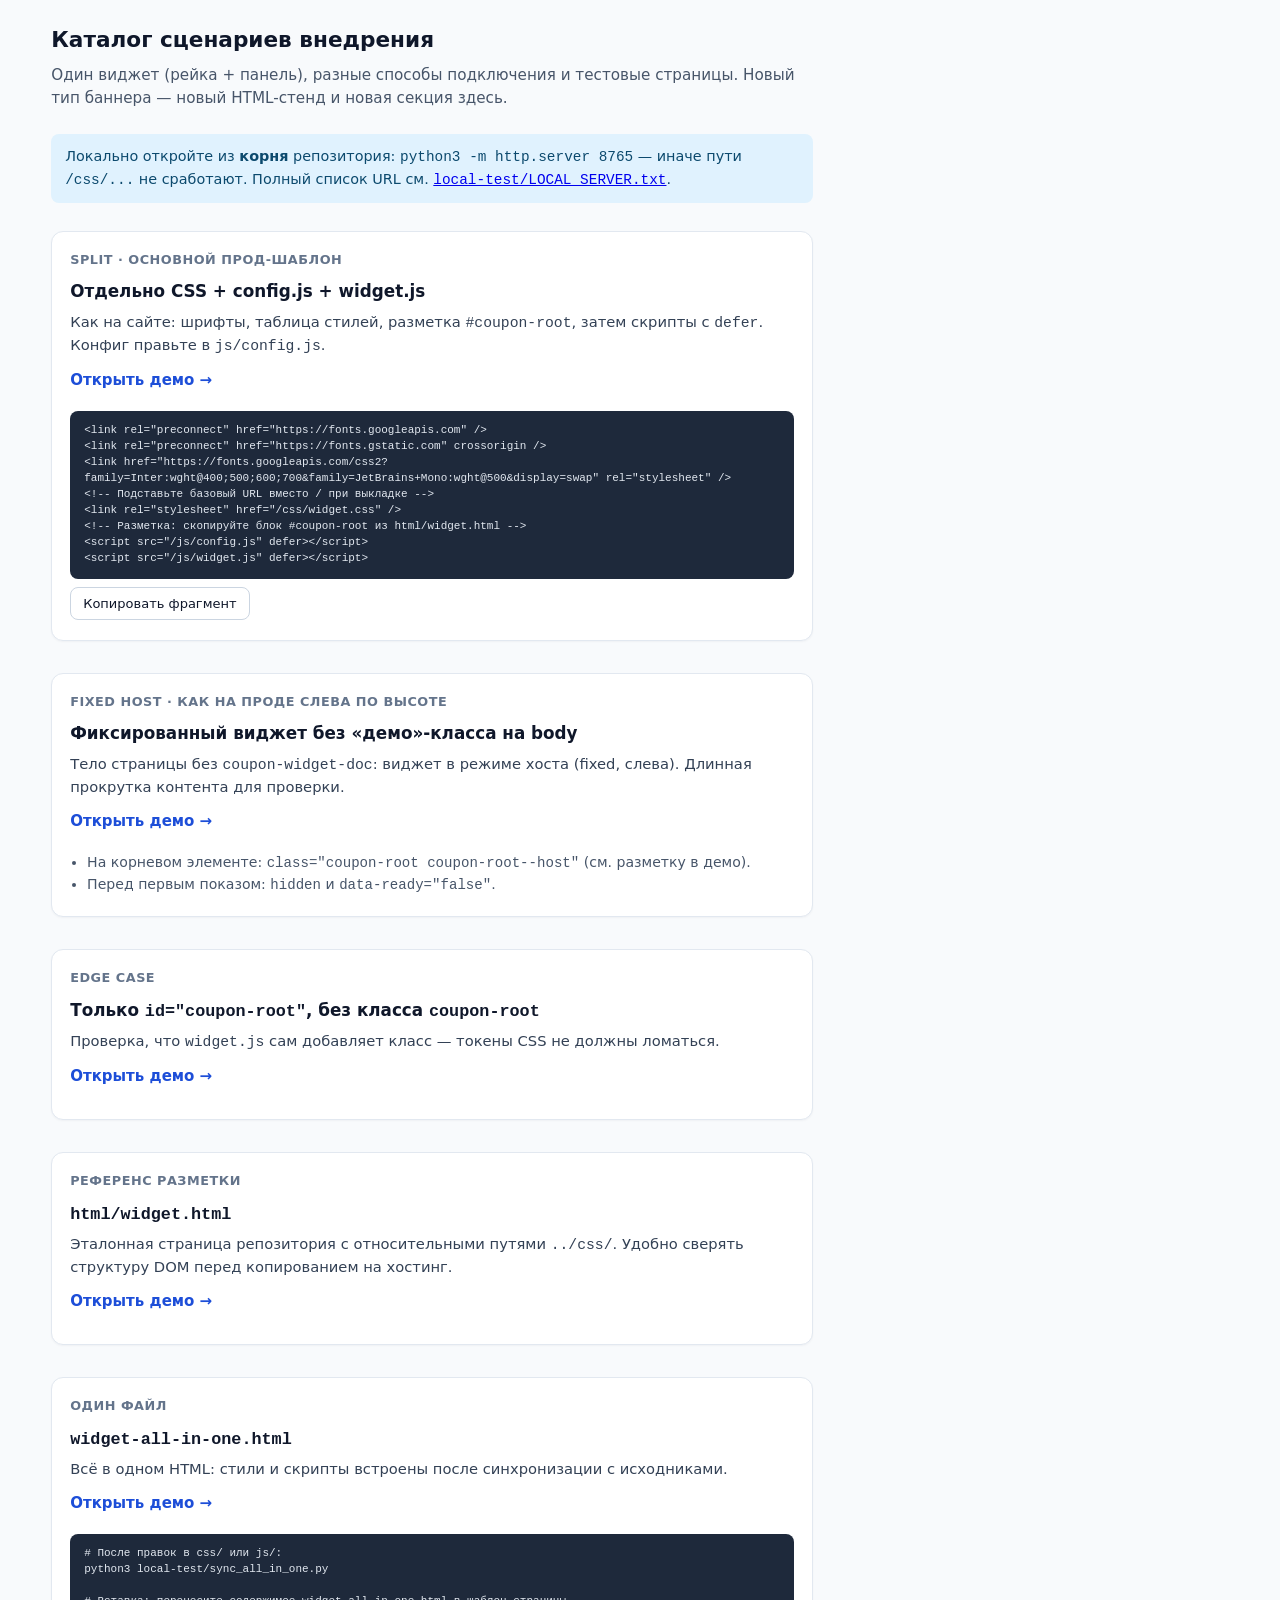
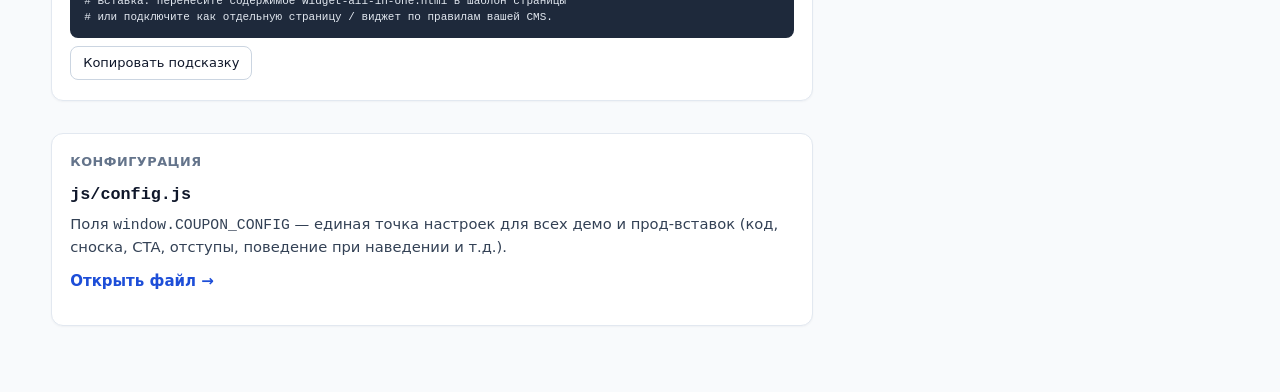
==== gallery/index.html @ 59e37de2 "Initial commit: coupon popup widget, gallery catalog, local-test demos Made-with: Cursor" ====
<!DOCTYPE html>
<html lang="ru">
  <head>
    <meta charset="utf-8" />
    <meta name="viewport" content="width=device-width, initial-scale=1" />
    <title>Виджет промокода — каталог сценариев</title>
    <style>
      *,
      *::before,
      *::after {
        box-sizing: border-box;
      }
      body {
        margin: 0;
        padding: 24px max(20px, 4vw) 48px;
        font: 15px/1.5 system-ui, -apple-system, "Segoe UI", Roboto, sans-serif;
        color: #0f172a;
        background: #f8fafc;
        max-width: 54rem;
      }
      h1 {
        margin: 0 0 8px;
        font-size: 1.35rem;
        font-weight: 700;
      }
      .lead {
        margin: 0 0 24px;
        color: #475569;
        font-size: 0.95rem;
      }
      .note {
        background: #e0f2fe;
        color: #0c4a6e;
        padding: 12px 14px;
        border-radius: 8px;
        font-size: 0.9rem;
        margin-bottom: 28px;
      }
      section {
        margin-bottom: 32px;
        padding: 18px 18px 20px;
        background: #fff;
        border: 1px solid #e2e8f0;
        border-radius: 12px;
        box-shadow: 0 1px 2px rgba(15, 23, 42, 0.04);
      }
      section h2 {
        margin: 0 0 6px;
        font-size: 1.05rem;
        font-weight: 650;
      }
      .meta {
        margin: 0 0 10px;
        font-size: 0.8rem;
        text-transform: uppercase;
        letter-spacing: 0.04em;
        color: #64748b;
        font-weight: 600;
      }
      p.desc {
        margin: 0 0 12px;
        color: #334155;
        font-size: 0.92rem;
      }
      .open {
        display: inline-block;
        margin-bottom: 12px;
        font-weight: 600;
        color: #1d4ed8;
        text-decoration: none;
      }
      .open:hover {
        text-decoration: underline;
      }
      .snippet-wrap {
        position: relative;
        margin-top: 8px;
      }
      pre {
        margin: 0;
        padding: 12px 14px;
        background: #1e293b;
        color: #e2e8f0;
        border-radius: 8px;
        font-size: 11px;
        line-height: 1.45;
        overflow: auto;
        white-space: pre-wrap;
        word-break: break-word;
      }
      .copy-row {
        margin-top: 8px;
        display: flex;
        gap: 8px;
        align-items: center;
      }
      button.copy {
        font: inherit;
        font-size: 13px;
        padding: 6px 12px;
        border-radius: 8px;
        border: 1px solid #cbd5e1;
        background: #fff;
        cursor: pointer;
        color: #0f172a;
      }
      button.copy:hover {
        background: #f1f5f9;
      }
      button.copy:disabled {
        opacity: 0.7;
        cursor: default;
      }
      ul.hint {
        margin: 8px 0 0;
        padding-left: 1.2em;
        color: #475569;
        font-size: 0.88rem;
      }
    </style>
  </head>
  <body>
    <h1>Каталог сценариев внедрения</h1>
    <p class="lead">
      Один виджет (рейка + панель), разные способы подключения и тестовые страницы. Новый тип баннера —
      новый HTML-стенд и новая секция здесь.
    </p>
    <p class="note">
      Локально откройте из <strong>корня</strong> репозитория:
      <code>python3 -m http.server 8765</code>
      — иначе пути <code>/css/...</code> не сработают. Полный список URL см.
      <a href="/local-test/LOCAL_SERVER.txt"><code>local-test/LOCAL_SERVER.txt</code></a>.
    </p>

    <section id="split">
      <div class="meta">Split · основной прод-шаблон</div>
      <h2>Отдельно CSS + config.js + widget.js</h2>
      <p class="desc">
        Как на сайте: шрифты, таблица стилей, разметка <code>#coupon-root</code>, затем скрипты с
        <code>defer</code>. Конфиг правьте в <code>js/config.js</code>.
      </p>
      <a class="open" href="/local-test/host-split.html" target="_blank" rel="noopener">Открыть демо →</a>
      <div class="snippet-wrap">
        <pre id="snippet-split">&lt;link rel="preconnect" href="https://fonts.googleapis.com" /&gt;
&lt;link rel="preconnect" href="https://fonts.gstatic.com" crossorigin /&gt;
&lt;link href="https://fonts.googleapis.com/css2?family=Inter:wght@400;500;600;700&amp;family=JetBrains+Mono:wght@500&amp;display=swap" rel="stylesheet" /&gt;
&lt;!-- Подставьте базовый URL вместо / при выкладке --&gt;
&lt;link rel="stylesheet" href="/css/widget.css" /&gt;
&lt;!-- Разметка: скопируйте блок #coupon-root из html/widget.html --&gt;
&lt;script src="/js/config.js" defer&gt;&lt;/script&gt;
&lt;script src="/js/widget.js" defer&gt;&lt;/script&gt;</pre>
      </div>
      <div class="copy-row">
        <button type="button" class="copy" data-target="snippet-split">Копировать фрагмент</button>
      </div>
    </section>

    <section id="fixed-host">
      <div class="meta">Fixed host · как на проде слева по высоте</div>
      <h2>Фиксированный виджет без «демо»-класса на body</h2>
      <p class="desc">
        Тело страницы без <code>coupon-widget-doc</code>: виджет в режиме хоста (fixed, слева). Длинная
        прокрутка контента для проверки.
      </p>
      <a class="open" href="/local-test/host-fixed-center-left.html" target="_blank" rel="noopener"
        >Открыть демо →</a
      >
      <ul class="hint">
        <li>На корневом элементе: <code>class="coupon-root coupon-root--host"</code> (см. разметку в демо).</li>
        <li>Перед первым показом: <code>hidden</code> и <code>data-ready="false"</code>.</li>
      </ul>
    </section>

    <section id="no-root-class">
      <div class="meta">Edge case</div>
      <h2>Только <code>id="coupon-root"</code>, без класса <code>coupon-root</code></h2>
      <p class="desc">
        Проверка, что <code>widget.js</code> сам добавляет класс — токены CSS не должны ломаться.
      </p>
      <a class="open" href="/local-test/host-no-root-class.html" target="_blank" rel="noopener"
        >Открыть демо →</a
      >
    </section>

    <section id="widget-html">
      <div class="meta">Референс разметки</div>
      <h2><code>html/widget.html</code></h2>
      <p class="desc">
        Эталонная страница репозитория с относительными путями <code>../css/</code>. Удобно сверять
        структуру DOM перед копированием на хостинг.
      </p>
      <a class="open" href="/html/widget.html" target="_blank" rel="noopener">Открыть демо →</a>
    </section>

    <section id="all-in-one">
      <div class="meta">Один файл</div>
      <h2><code>widget-all-in-one.html</code></h2>
      <p class="desc">
        Всё в одном HTML: стили и скрипты встроены после синхронизации с исходниками.
      </p>
      <a class="open" href="/widget-all-in-one.html" target="_blank" rel="noopener">Открыть демо →</a>
      <div class="snippet-wrap">
        <pre id="snippet-aio"># После правок в css/ или js/:
python3 local-test/sync_all_in_one.py

# Вставка: перенесите содержимое widget-all-in-one.html в шаблон страницы
# или подключите как отдельную страницу / виджет по правилам вашей CMS.</pre>
      </div>
      <div class="copy-row">
        <button type="button" class="copy" data-target="snippet-aio">Копировать подсказку</button>
      </div>
    </section>

    <section id="config">
      <div class="meta">Конфигурация</div>
      <h2><code>js/config.js</code></h2>
      <p class="desc">
        Поля <code>window.COUPON_CONFIG</code> — единая точка настроек для всех демо и прод-вставок
        (код, сноска, CTA, отступы, поведение при наведении и т.д.).
      </p>
      <a class="open" href="/js/config.js" target="_blank" rel="noopener">Открыть файл →</a>
    </section>

    <script>
      (function () {
        document.querySelectorAll("button.copy").forEach(function (btn) {
          btn.addEventListener("click", function () {
            var id = btn.getAttribute("data-target");
            var el = id && document.getElementById(id);
            if (!el) return;
            var text = el.textContent;
            function done() {
              var prev = btn.textContent;
              btn.textContent = "Скопировано";
              btn.disabled = true;
              setTimeout(function () {
                btn.textContent = prev;
                btn.disabled = false;
              }, 1600);
            }
            if (navigator.clipboard && navigator.clipboard.writeText) {
              navigator.clipboard.writeText(text).then(done).catch(fallback);
            } else {
              fallback();
            }
            function fallback() {
              var ta = document.createElement("textarea");
              ta.value = text;
              ta.style.position = "fixed";
              ta.style.left = "-9999px";
              document.body.appendChild(ta);
              ta.select();
              try {
                document.execCommand("copy");
                done();
              } catch (_) {}
              document.body.removeChild(ta);
            }
          });
        });
      })();
    </script>
  </body>
</html>
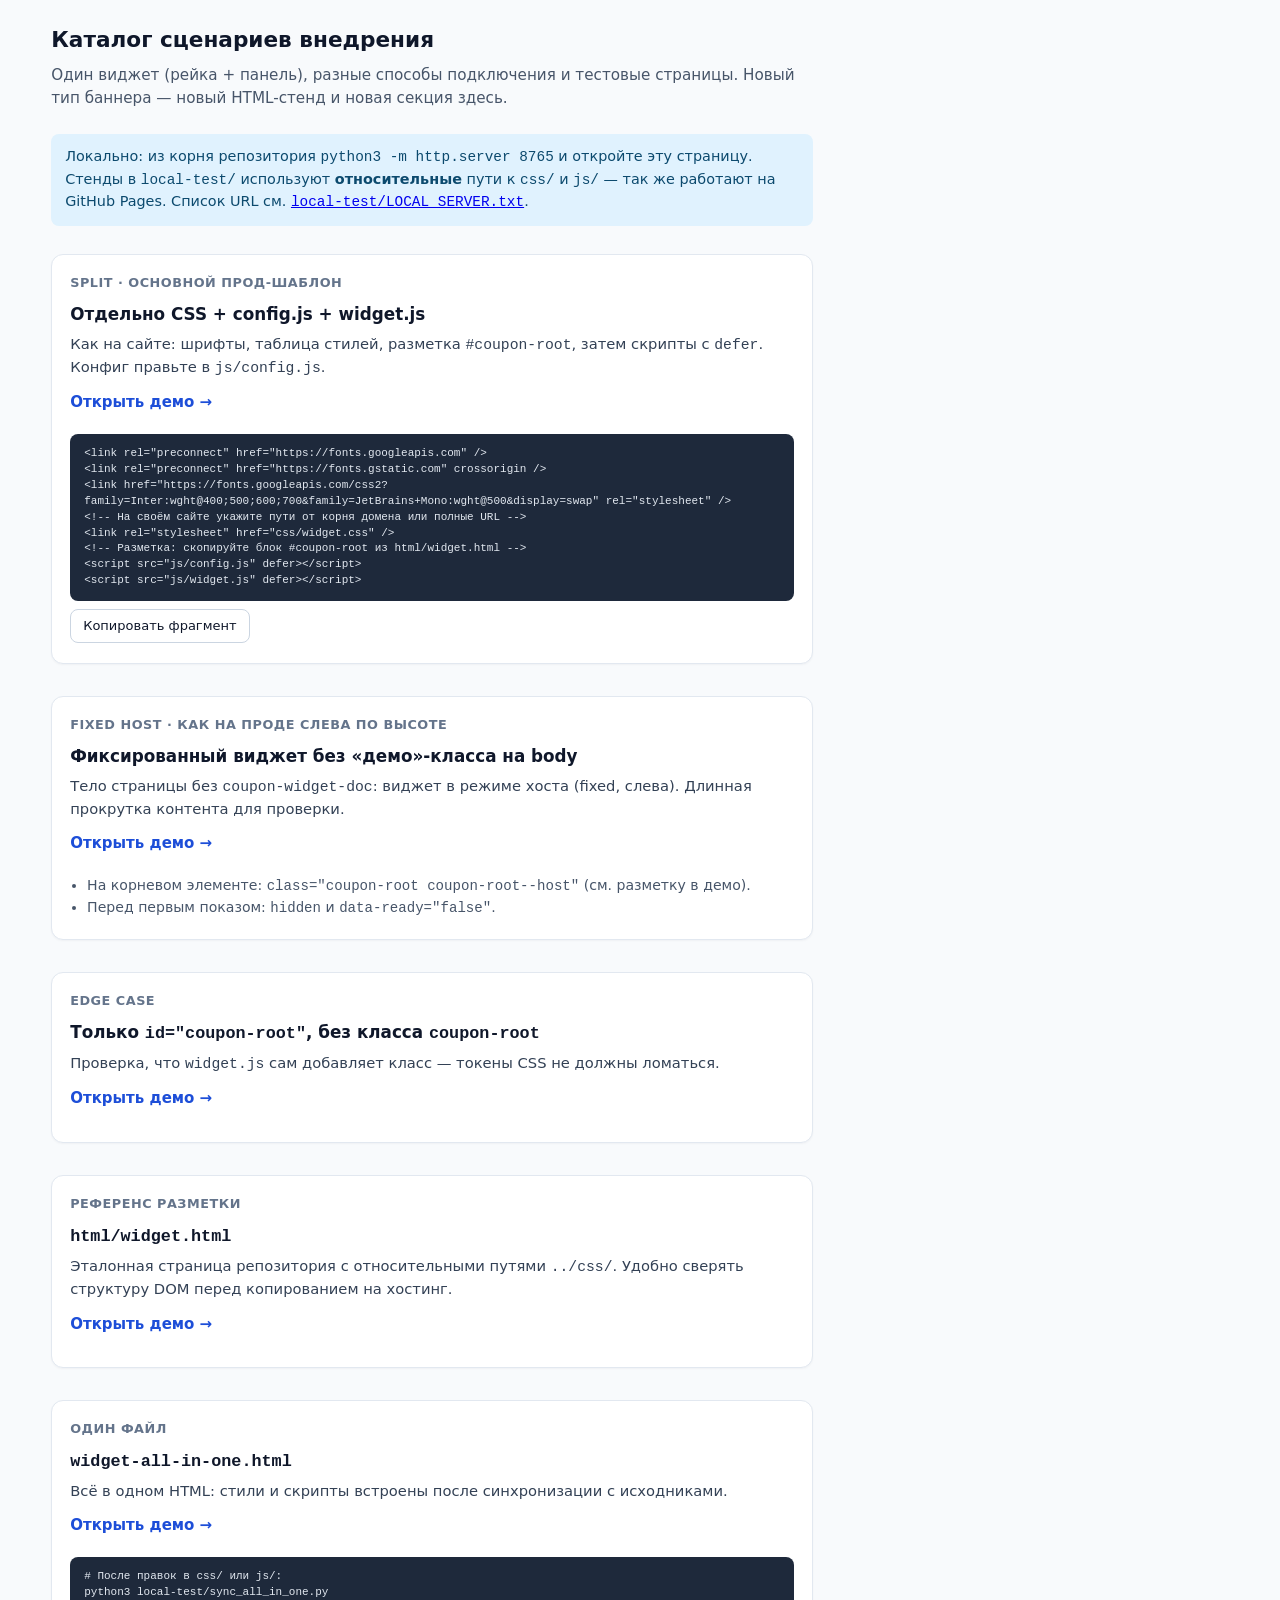
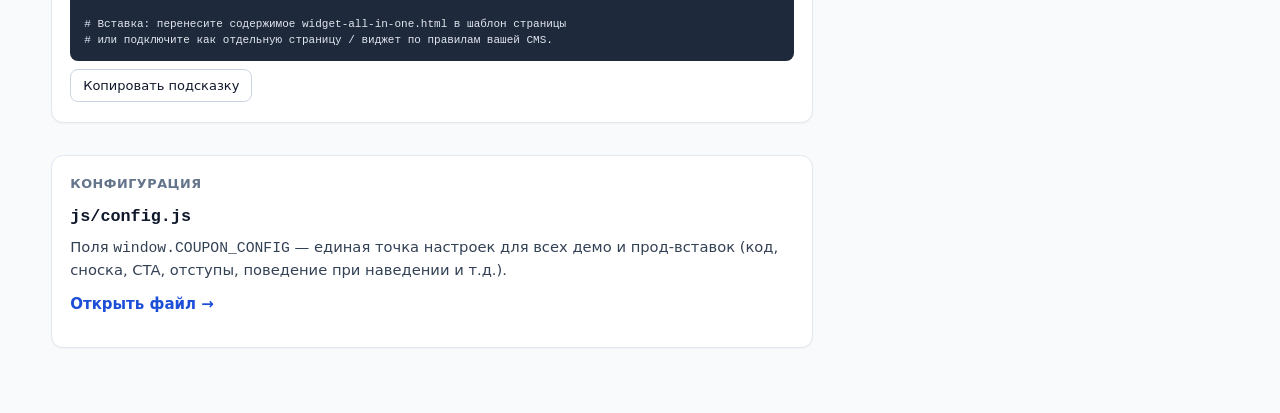
==== commit 5e5108ec: "docs: README with Pages badge and embed; root index; relative paths for Pages Made-with: Cursor" ====
--- a/gallery/index.html
+++ b/gallery/index.html
@@ -126,10 +126,10 @@
       новый HTML-стенд и новая секция здесь.
     </p>
     <p class="note">
-      Локально откройте из <strong>корня</strong> репозитория:
-      <code>python3 -m http.server 8765</code>
-      — иначе пути <code>/css/...</code> не сработают. Полный список URL см.
-      <a href="/local-test/LOCAL_SERVER.txt"><code>local-test/LOCAL_SERVER.txt</code></a>.
+      Локально: из корня репозитория <code>python3 -m http.server 8765</code> и откройте эту страницу.
+      Стенды в <code>local-test/</code> используют <strong>относительные</strong> пути к <code>css/</code> и
+      <code>js/</code> — так же работают на GitHub Pages. Список URL см.
+      <a href="../local-test/LOCAL_SERVER.txt"><code>local-test/LOCAL_SERVER.txt</code></a>.
     </p>
 
     <section id="split">
@@ -139,16 +139,16 @@
         Как на сайте: шрифты, таблица стилей, разметка <code>#coupon-root</code>, затем скрипты с
         <code>defer</code>. Конфиг правьте в <code>js/config.js</code>.
       </p>
-      <a class="open" href="/local-test/host-split.html" target="_blank" rel="noopener">Открыть демо →</a>
+      <a class="open" href="../local-test/host-split.html" target="_blank" rel="noopener">Открыть демо →</a>
       <div class="snippet-wrap">
         <pre id="snippet-split">&lt;link rel="preconnect" href="https://fonts.googleapis.com" /&gt;
 &lt;link rel="preconnect" href="https://fonts.gstatic.com" crossorigin /&gt;
 &lt;link href="https://fonts.googleapis.com/css2?family=Inter:wght@400;500;600;700&amp;family=JetBrains+Mono:wght@500&amp;display=swap" rel="stylesheet" /&gt;
-&lt;!-- Подставьте базовый URL вместо / при выкладке --&gt;
-&lt;link rel="stylesheet" href="/css/widget.css" /&gt;
+&lt;!-- На своём сайте укажите пути от корня домена или полные URL --&gt;
+&lt;link rel="stylesheet" href="css/widget.css" /&gt;
 &lt;!-- Разметка: скопируйте блок #coupon-root из html/widget.html --&gt;
-&lt;script src="/js/config.js" defer&gt;&lt;/script&gt;
-&lt;script src="/js/widget.js" defer&gt;&lt;/script&gt;</pre>
+&lt;script src="js/config.js" defer&gt;&lt;/script&gt;
+&lt;script src="js/widget.js" defer&gt;&lt;/script&gt;</pre>
       </div>
       <div class="copy-row">
         <button type="button" class="copy" data-target="snippet-split">Копировать фрагмент</button>
@@ -162,7 +162,7 @@
         Тело страницы без <code>coupon-widget-doc</code>: виджет в режиме хоста (fixed, слева). Длинная
         прокрутка контента для проверки.
       </p>
-      <a class="open" href="/local-test/host-fixed-center-left.html" target="_blank" rel="noopener"
+      <a class="open" href="../local-test/host-fixed-center-left.html" target="_blank" rel="noopener"
         >Открыть демо →</a
       >
       <ul class="hint">
@@ -177,7 +177,7 @@
       <p class="desc">
         Проверка, что <code>widget.js</code> сам добавляет класс — токены CSS не должны ломаться.
       </p>
-      <a class="open" href="/local-test/host-no-root-class.html" target="_blank" rel="noopener"
+      <a class="open" href="../local-test/host-no-root-class.html" target="_blank" rel="noopener"
         >Открыть демо →</a
       >
     </section>
@@ -189,7 +189,7 @@
         Эталонная страница репозитория с относительными путями <code>../css/</code>. Удобно сверять
         структуру DOM перед копированием на хостинг.
       </p>
-      <a class="open" href="/html/widget.html" target="_blank" rel="noopener">Открыть демо →</a>
+      <a class="open" href="../html/widget.html" target="_blank" rel="noopener">Открыть демо →</a>
     </section>
 
     <section id="all-in-one">
@@ -198,7 +198,7 @@
       <p class="desc">
         Всё в одном HTML: стили и скрипты встроены после синхронизации с исходниками.
       </p>
-      <a class="open" href="/widget-all-in-one.html" target="_blank" rel="noopener">Открыть демо →</a>
+      <a class="open" href="../widget-all-in-one.html" target="_blank" rel="noopener">Открыть демо →</a>
       <div class="snippet-wrap">
         <pre id="snippet-aio"># После правок в css/ или js/:
 python3 local-test/sync_all_in_one.py
@@ -218,7 +218,7 @@
         Поля <code>window.COUPON_CONFIG</code> — единая точка настроек для всех демо и прод-вставок
         (код, сноска, CTA, отступы, поведение при наведении и т.д.).
       </p>
-      <a class="open" href="/js/config.js" target="_blank" rel="noopener">Открыть файл →</a>
+      <a class="open" href="../js/config.js" target="_blank" rel="noopener">Открыть файл →</a>
     </section>
 
     <script>
